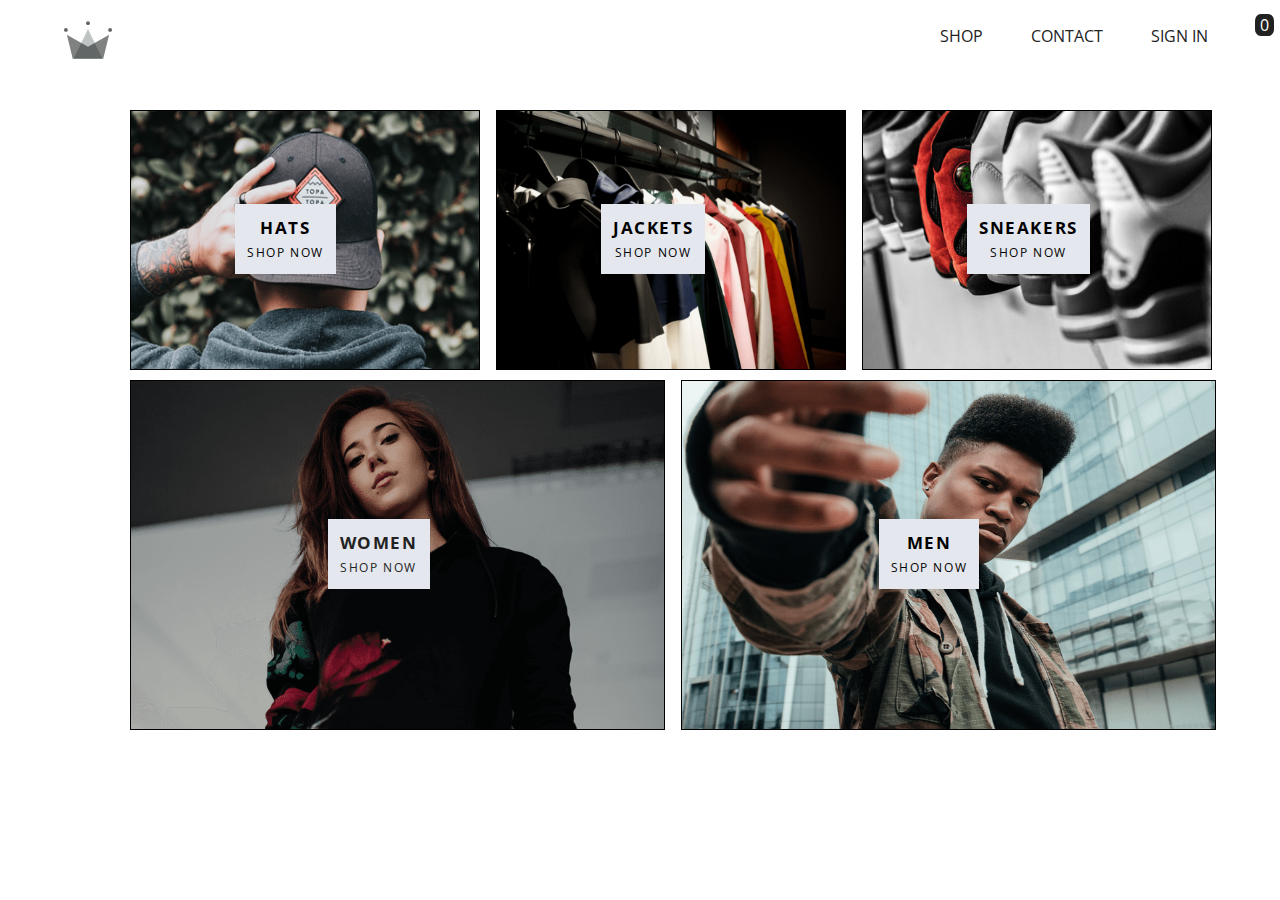
==== Crown Clothing/index.html @ f677a5cd "initial commit" ====
<!DOCTYPE html>
<html lang="en">
  <head>
    <meta charset="UTF-8" />
    <meta name="viewport" content="width=device-width, initial-scale=1.0" />
    <title>Crown Clothing</title>
    <!--Font Awesome-->
    <link
      rel="stylesheet"
      href="https://use.fontawesome.com/releases/v5.8.1/css/all.css"
      integrity="sha384-50oBUHEmvpQ+1lW4y57PTFmhCaXp0ML5d60M1M7uH2+nqUivzIebhndOJK28anvf"
      crossorigin="anonymous"
    />
    <link rel="preconnect" href="https://fonts.gstatic.com">
    <link href="https://fonts.googleapis.com/css2?family=Open+Sans+Condensed:ital,wght@0,300;0,700;1,300&display=swap"
      rel="stylesheet">

    <!--Custom CSS-->
    <link rel="stylesheet" href="style.css" />
  </head>
  <!--End of Head Tag-->
  <body>
    <!--Houses the whole Navigation items-->
    <nav class="navbar">
      <!--the left side of the navigation containing the logo image-->
      <div class="logo">
        <a href="index.html">
            <svg width="50px" height="39px" viewBox="0 0 50 39" class="logo">
                <title>Group</title>
                <desc>Created with Sketch.</desc>
                <g id="WiP" stroke="none" stroke-width="1" fill="none" fill-rule="evenodd">
                    <g id="Artboard" transform="translate(-90.000000, -38.000000)">
                        <g id="Group" transform="translate(90.000000, 38.000000)">
                            <polygon id="Rectangle" fill="#808282" points="3 14 25 26.5 47 14 40.855176 39 9.08421785 39"></polygon>
                            <polygon id="Triangle" fill-opacity="0.262838724" fill="#101A1A" points="25 8 40 39 10 39"></polygon>
                            <circle id="Oval" fill="#5E6363" cx="2" cy="9" r="2"></circle>
                            <circle id="Oval" fill="#5E6363" cx="25" cy="2" r="2"></circle>
                            <circle id="Oval" fill="#5E6363" cx="48" cy="9" r="2"></circle>
                        </g>
                    </g>
                </g>
            </svg>
        </a>

        
      </div>

      <!--the right side of the navigation items-->
      <div class="navbar-right">
        <ul>
          <li><a href="index.html" class="links">SHOP</a></li>
          <li><a href="#" class="links">CONTACT</a></li>
          <li><a href="#" class="links">SIGN IN</a></li>
          <li>
            <span class="nav-icon">
              <i class="fas fa-cart-plus"></i>
            </span>
          </li>
        </ul>
        <div class="cart-items">0</div>
        <!--End of Cart items div-->
        </div>
      </div>
    </nav>
    <!--End of Navigation section-->

    <!--Products Section-->
    <section class="products">
      <div class="products-center">
        <div class="first-row">
          <article class="product">
            <div class="img-container">
              <img src="./images/hats.png" alt="hats-image" class="product1-img">
              <a href="index.html" class="hats-link">
                <button class="bag-btn">
                  HATS <br><span class="shop">SHOP NOW</span>
                </button>
              </a>
            </div>
          </article>

          <article class="product">
            <div class="img-container">
              <img src="./images/jackets.png" alt="jacket-image" class="product1-img">
              <a href="index.html" class="jacket-link">
                <button class="bag-btn">
                  JACKETS <br><span class="shop">SHOP NOW</span>
                </button>
              </a>
            </div>
          </article>

          <article class="product">
            <div class="img-container">
              <img src="./images/sneakers.png" alt="sneakers-image" class="product1-img">
              <a href="index.html" class="sneakers-link">
                <button class="bag-btn">
                  SNEAKERS <br><span class="shop">SHOP NOW</span>
                </button>
              </a>
            </div>
          </article>
        </div>

        <div class="second-row">
          <article class="product">
            <div class="img-container">
              <img src="./images/womens.png" alt="women-image" class="product2-img">
              <a href="index.html" class="women-link">
                <button class="bag-btn">
                  WOMEN <br><span class="shop">SHOP NOW</span>
              </a>
            </div>
          </article>

          <article class="product">
            <div class="img-container">
              <img src="./images/men.png" alt="Men-image" class="product2-img">
              <a href="index.html" class="Men-link">
                <button class="bag-btn">
                  MEN <br><span class="shop">SHOP NOW</span>
                </button>
              </a>
            </div>
          </article>
        </div>
      </div>
    </section>


    <!--End of Products Section-->
    <script src="app.js"></script>
  </body>
</html>
---- Crown Clothing/style.css ----
@import url("https://fonts.googleapis.com/css2?family=Open+Sans+Condensed:ital,wght@0,300;0,700;1,300&display=swap");

:root {
  --primaryColor: #f09d51;
  --mainWhite: #fff;
  --mainBlack: #222;
  --mainGrey: #ececec;
  --mainSpacing: 0.1rem;
  --mainTransition: all 0.3s linear;
  font-family: "Open Sans Condensed", sans-serif;
}
* {
  margin: 0;
  padding: 0;
  box-sizing: border-box;
  font-family: "Open Sans Condensed", sans-serif;
}
body {
  color: var(--mainBlack);
  background: var(--mainWhite);
  font-family: "Open Sans Condensed", sans-serif;
  /*padding: 20px 60px; */
}

a {
  text-decoration: none;
  color: var(--mainBlack);
}

.logo {
  width: 3rem;
  height: 5rem;
  box-sizing: content-box;
  padding-left: 2rem;
}

nav {
  position: relative;
  display: flex;
  justify-content: space-between;
  align-items: center;
  z-index: 1000;
  /*background: rgb(231, 226, 221); */
}
nav ul {
  height: 1.5rem;
  display: flex;
  list-style: none;
}
nav ul li {
  line-height: 1.1rem;
  padding: 0 1.5rem;
  transition: background-color 0.5s;
  font-size: 16px;
}

.links {
  font-size: 16px;
}

nav ul li:hover {
  background: rgba(0, 0, 0, 0.075);
}

.nav-right ul li {
  border-right: 5px solid rgba(0, 0, 0, 0.075);
}

.nav-right ul li:nth-child(1) {
  border-left: 5px solid rgba(0, 0, 0, 0.075);
}

.nav-right ul li:last-child {
  border-right: none;
}

.nav-right i {
  margin-right: 1rem;
}

nav ul li a {
  font-size: 13px;
}
.cart-items {
  position: absolute;
  top: 14px;
  right: 6px;
  background: var(--mainBlack);
  padding: 0 5px;
  border-radius: 30%;
  color: var(--mainWhite);
}

/*  Products Section */
.products {
  margin: 0 auto;
  padding-left: 80px;
  padding-right: 80px;
  padding-top: 20px;
  padding-bottom: 20px;
}
.products-center {
  width: 90vw;
  margin: 0 auto;
  align-items: center;
  justify-content: center;
  max-width: 1170px;
}
.first-row {
  display: grid;
  align-items: center;
  grid-template-columns: repeat(3, 0fr);
  grid-column-gap: 1rem;
  grid-row-gap: 1rem;
  margin-left: 50px;
  margin-top: 10px;
}
.product-img {
  display: block;
  width: 100%;
  min-height: 12rem;
  transition: var(--mainTransition);
}
.product1-img {
  width: 350px;
  height: 260px;
  display: block;
  margin: 0 auto;
  border: 1px solid black;
}

.img-container {
  position: relative;
  overflow: hidden;
}

.bag-btn {
  position: absolute;
  top: 50%;
  left: 50%;
  background: rgba(228, 231, 237);
  border: none;
  margin-left: -70px;
  margin-top: -36px;
  text-transform: uppercase;
  padding: 12px 12px;
  letter-spacing: var(--mainSpacing);
  font-weight: bold;
  /*transform: translate(-50%, -50%);
  -ms-transform: translate(-50%, -50%); */
  font-size: 17px;
  cursor: pointer;
}
.bag-btn:hover {
  background: var(--mainWhite);
}
.fa-shopping-cart {
  margin-right: 0.5rem;
}
.img-container:hover .bag-btn {
  transform: translateX(0);
}

.shop {
  margin-top: 5px;
  font-weight: lighter;
  font-size: 12px;
}

.second-row {
  display: grid;
  align-items: center;
  grid-template-columns: repeat(2, 0fr);
  grid-column-gap: 1rem;
  grid-row-gap: 1rem;
  margin-left: 50px;
  margin-top: 10px;
}

.product2-img {
  width: 535px;
  height: 350px;
  display: block;
  margin: 0 auto;
  border: 1px solid black;
}
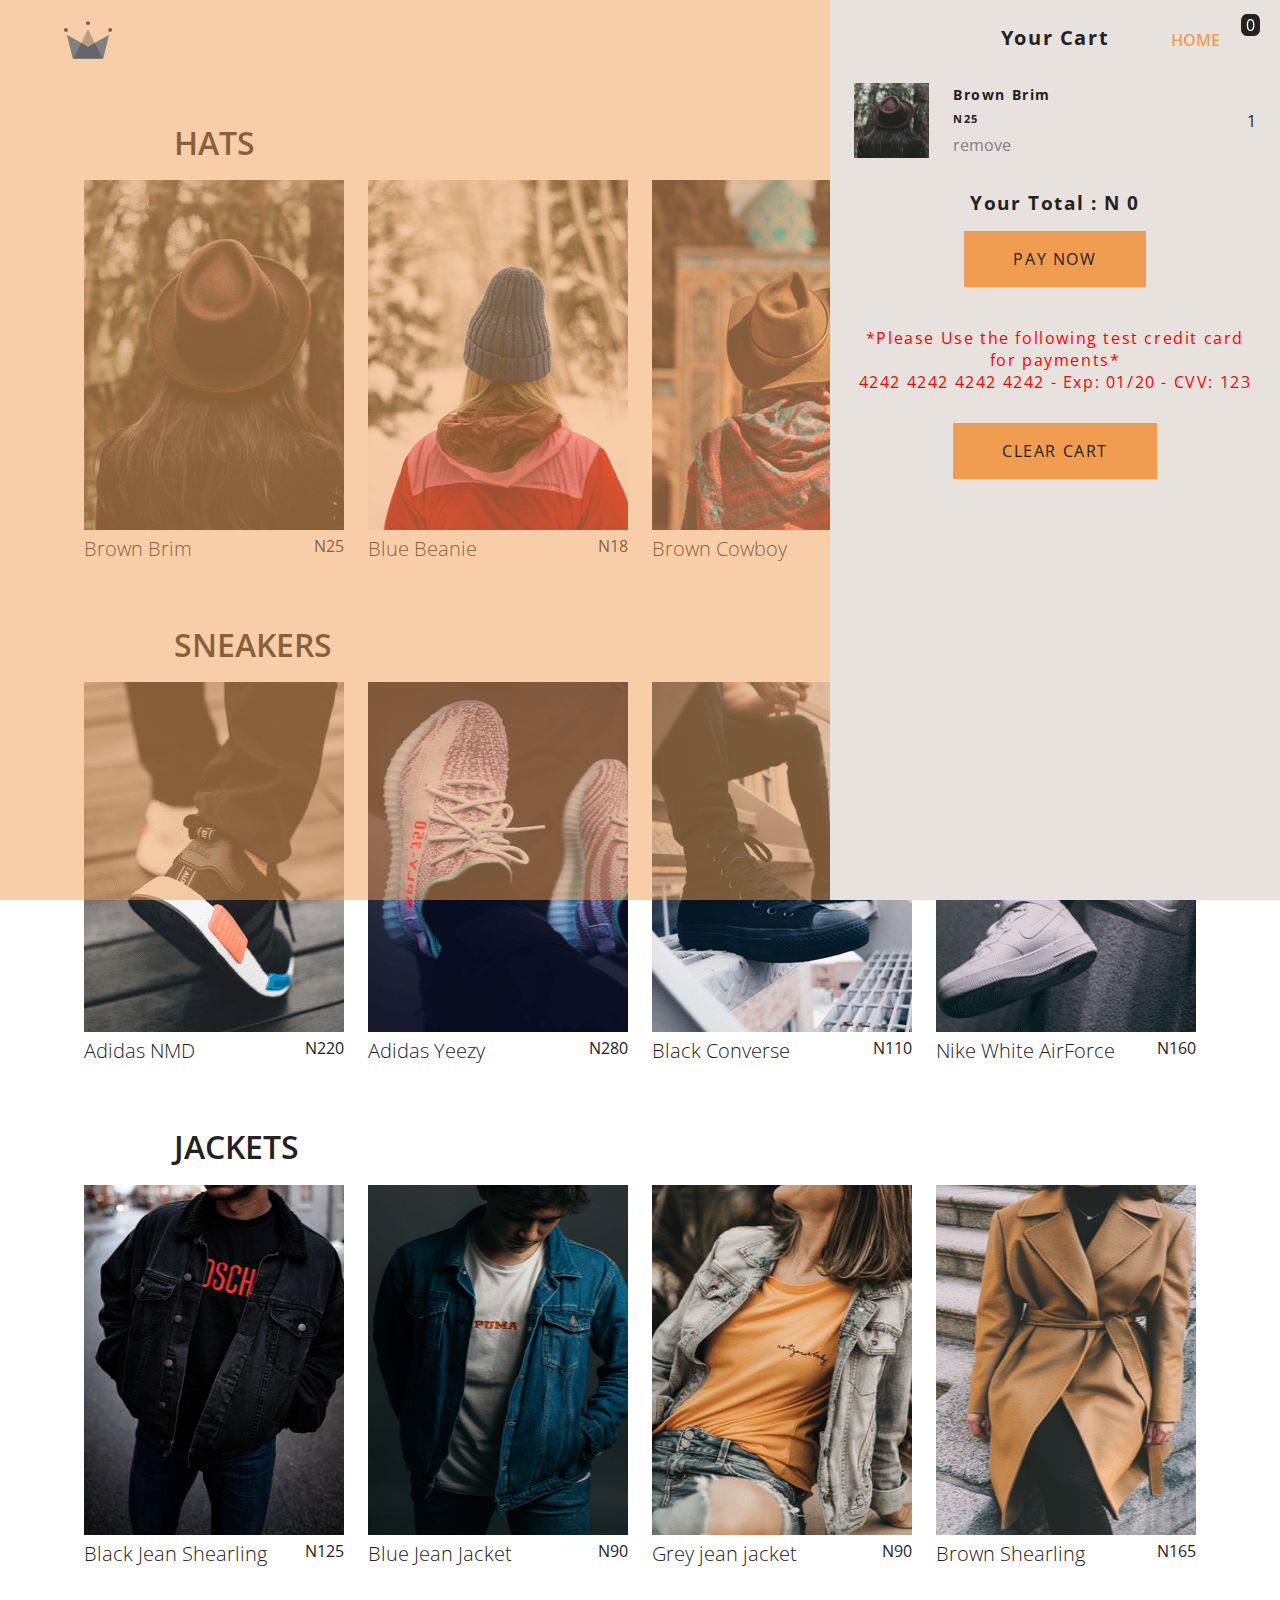
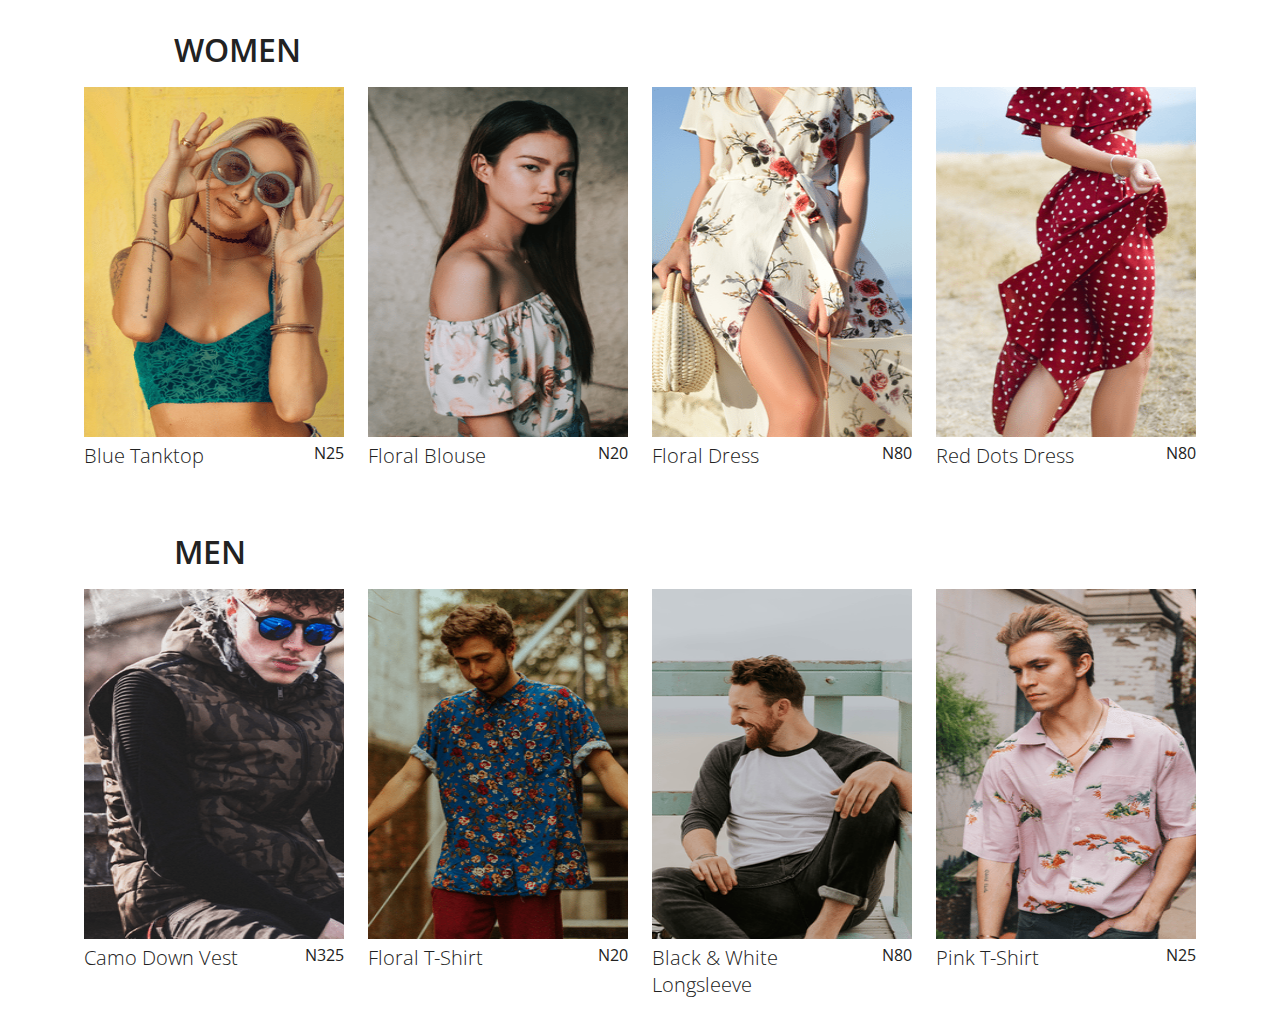
==== commit bfe25070: "initial-commit" ====
--- a/Crown Clothing/index.html
+++ b/Crown Clothing/index.html
@@ -1,134 +1,488 @@
 <!DOCTYPE html>
 <html lang="en">
-  <head>
+
+<head>
     <meta charset="UTF-8" />
     <meta name="viewport" content="width=device-width, initial-scale=1.0" />
     <title>Crown Clothing</title>
     <!--Font Awesome-->
-    <link
-      rel="stylesheet"
-      href="https://use.fontawesome.com/releases/v5.8.1/css/all.css"
-      integrity="sha384-50oBUHEmvpQ+1lW4y57PTFmhCaXp0ML5d60M1M7uH2+nqUivzIebhndOJK28anvf"
-      crossorigin="anonymous"
-    />
+    <link rel="stylesheet" href="https://use.fontawesome.com/releases/v5.8.1/css/all.css"
+        integrity="sha384-50oBUHEmvpQ+1lW4y57PTFmhCaXp0ML5d60M1M7uH2+nqUivzIebhndOJK28anvf" crossorigin="anonymous" />
     <link rel="preconnect" href="https://fonts.gstatic.com">
     <link href="https://fonts.googleapis.com/css2?family=Open+Sans+Condensed:ital,wght@0,300;0,700;1,300&display=swap"
-      rel="stylesheet">
+        rel="stylesheet">
 
     <!--Custom CSS-->
     <link rel="stylesheet" href="style.css" />
-  </head>
-  <!--End of Head Tag-->
-  <body>
+</head>
+<!--End of Head Tag-->
+
+<body>
     <!--Houses the whole Navigation items-->
     <nav class="navbar">
-      <!--the left side of the navigation containing the logo image-->
-      <div class="logo">
-        <a href="index.html">
-            <svg width="50px" height="39px" viewBox="0 0 50 39" class="logo">
-                <title>Group</title>
-                <desc>Created with Sketch.</desc>
-                <g id="WiP" stroke="none" stroke-width="1" fill="none" fill-rule="evenodd">
-                    <g id="Artboard" transform="translate(-90.000000, -38.000000)">
-                        <g id="Group" transform="translate(90.000000, 38.000000)">
-                            <polygon id="Rectangle" fill="#808282" points="3 14 25 26.5 47 14 40.855176 39 9.08421785 39"></polygon>
-                            <polygon id="Triangle" fill-opacity="0.262838724" fill="#101A1A" points="25 8 40 39 10 39"></polygon>
-                            <circle id="Oval" fill="#5E6363" cx="2" cy="9" r="2"></circle>
-                            <circle id="Oval" fill="#5E6363" cx="25" cy="2" r="2"></circle>
-                            <circle id="Oval" fill="#5E6363" cx="48" cy="9" r="2"></circle>
+        <!--the left side of the navigation containing the logo image-->
+        <div class="logo">
+            <a href="Home.html">
+                <svg width="50px" height="39px" viewBox="0 0 50 39" class="logo">
+                    <title>Group</title>
+                    <desc>Created with Sketch.</desc>
+                    <g id="WiP" stroke="none" stroke-width="1" fill="none" fill-rule="evenodd">
+                        <g id="Artboard" transform="translate(-90.000000, -38.000000)">
+                            <g id="Group" transform="translate(90.000000, 38.000000)">
+                                <polygon id="Rectangle" fill="#808282"
+                                    points="3 14 25 26.5 47 14 40.855176 39 9.08421785 39"></polygon>
+                                <polygon id="Triangle" fill-opacity="0.262838724" fill="#101A1A"
+                                    points="25 8 40 39 10 39"></polygon>
+                                <circle id="Oval" fill="#5E6363" cx="2" cy="9" r="2"></circle>
+                                <circle id="Oval" fill="#5E6363" cx="25" cy="2" r="2"></circle>
+                                <circle id="Oval" fill="#5E6363" cx="48" cy="9" r="2"></circle>
+                            </g>
                         </g>
                     </g>
-                </g>
-            </svg>
-        </a>
-
-        
-      </div>
-
-      <!--the right side of the navigation items-->
-      <div class="navbar-right">
-        <ul>
-          <li><a href="index.html" class="links">SHOP</a></li>
-          <li><a href="#" class="links">CONTACT</a></li>
-          <li><a href="#" class="links">SIGN IN</a></li>
-          <li>
+                </svg>
+            </a>
+
+
+        </div>
+
+        <!--the right side of the navigation items-->
+        <div class="navbar-right">
+            <a href="index.html" class="back">HOME</a>
             <span class="nav-icon">
-              <i class="fas fa-cart-plus"></i>
+                <i class="fas fa-cart-plus"></i>
             </span>
-          </li>
-        </ul>
-        <div class="cart-items">0</div>
-        <!--End of Cart items div-->
+            </li>
+            </ul>
+            <div class="cart-items">0</div>
+            <!--End of Cart items div-->
         </div>
-      </div>
+        </div>
     </nav>
     <!--End of Navigation section-->
 
     <!--Products Section-->
-    <section class="products">
-      <div class="products-center">
-        <div class="first-row">
-          <article class="product">
-            <div class="img-container">
-              <img src="./images/hats.png" alt="hats-image" class="product1-img">
-              <a href="index.html" class="hats-link">
-                <button class="bag-btn">
-                  HATS <br><span class="shop">SHOP NOW</span>
-                </button>
-              </a>
+    <section class="goods">
+        <div class="goods-center">
+            <div class="hats">
+                <h1 class="section-name">HATS</h1>
+                <div class="hat-items">
+                    <article class="good">
+                        <div class="img-container">
+                            <img src="./images/brown-brim.png" alt="hats-image" class="good-img">
+                            <button class="cart-btn">
+                                ADD TO CART
+                            </button>
+                        </div>
+                        <div class="good-info">
+                            <div class="title">
+                                <h2>Brown Brim</h2>
+                            </div>
+                            <div class="price">
+                                N25
+                            </div>
+                        </div>
+                    </article>
+                    
+                    <article class="good">
+                        <div class="img-container">
+                            <img src="./images/blue-beanie.png" alt="hats-image" class="good-img">
+                            <button class="cart-btn">
+                                ADD TO CART
+                            </button>
+                        </div>
+                        <div class="good-info">
+                            <div class="title">
+                                <h2>Blue Beanie</h2>
+                            </div>
+                            <div class="price">
+                                N18
+                            </div>
+                        </div>
+                    </article>
+                    
+                    <article class="good">
+                        <div class="img-container">
+                            <img src="./images/brown-cowboy.png" alt="hats-image" class="good-img">
+                            <button class="cart-btn">
+                                ADD TO CART
+                            </button>
+                        </div>
+                        <div class="good-info">
+                            <div class="title">
+                                <h2>Brown Cowboy</h2>
+                            </div>
+                            <div class="price">
+                                N35
+                            </div>
+                        </div>
+                    </article>
+                    
+                    <article class="good">
+                        <div class="img-container">
+                            <img src="./images/grey-brim.png" alt="hats-image" class="good-img">
+                            <button class="cart-btn">
+                                ADD TO CART
+                            </button>
+                        </div>
+                        <div class="good-info">
+                            <div class="title">
+                                <h2>Grey Brim</h2>
+                            </div>
+                            <div class="price">
+                                N25
+                            </div>
+                        </div>
+                    </article>
+
+                </div>
+                
+                
             </div>
-          </article>
-
-          <article class="product">
-            <div class="img-container">
-              <img src="./images/jackets.png" alt="jacket-image" class="product1-img">
-              <a href="index.html" class="jacket-link">
-                <button class="bag-btn">
-                  JACKETS <br><span class="shop">SHOP NOW</span>
-                </button>
-              </a>
+
+
+            <!--SNEAKERS SECTION-->
+            <div class="hats">
+                <h1 class="section-name">SNEAKERS</h1>
+                <div class="sneakers-items">
+                    <article class="good">
+                        <div class="img-container">
+                            <img src="./images/adidas-nmd.png" alt="hats-image" class="good-img">
+                            <button class="cart-btn">
+                                ADD TO CART
+                            </button>
+                        </div>
+                        <div class="good-info">
+                            <div class="title">
+                                <h2>Adidas NMD</h2>
+                            </div>
+                            <div class="price">
+                                N220
+                            </div>
+                        </div>
+                    </article>
+            
+                    <article class="good">
+                        <div class="img-container">
+                            <img src="./images/yeezy.png" alt="hats-image" class="good-img">
+                            <button class="cart-btn">
+                                ADD TO CART
+                            </button>
+                        </div>
+                        <div class="good-info">
+                            <div class="title">
+                                <h2>Adidas Yeezy</h2>
+                            </div>
+                            <div class="price">
+                                N280
+                            </div>
+                        </div>
+                    </article>
+            
+                    <article class="good">
+                        <div class="img-container">
+                            <img src="./images/black-converse.png" alt="hats-image" class="good-img">
+                            <button class="cart-btn">
+                                ADD TO CART
+                            </button>
+                        </div>
+                        <div class="good-info">
+                            <div class="title">
+                                <h2>Black Converse</h2>
+                            </div>
+                            <div class="price">
+                                N110
+                            </div>
+                        </div>
+                    </article>
+            
+                    <article class="good">
+                        <div class="img-container">
+                            <img src="./images/white-nike-high-tops.png" alt="hats-image" class="good-img">
+                            <button class="cart-btn">
+                                ADD TO CART
+                            </button>
+                        </div>
+                        <div class="good-info">
+                            <div class="title">
+                                <h2>Nike White AirForce</h2>
+                            </div>
+                            <div class="price">
+                                N160
+                            </div>
+                        </div>
+                    </article>
+            
+                </div>
+
+                <!--JACKETS-->
+                <div class="hats">
+                    <h1 class="section-name">JACKETS</h1>
+                    <div class="jackets-items">
+                        <article class="good">
+                            <div class="img-container">
+                                <img src="./images/black-shearling.png" alt="hats-image" class="good-img">
+                                <button class="cart-btn">
+                                    ADD TO CART
+                                </button>
+                            </div>
+                            <div class="good-info">
+                                <div class="title">
+                                    <h2>Black Jean Shearling</h2>
+                                </div>
+                                <div class="price">
+                                    N125
+                                </div>
+                            </div>
+                        </article>
+                
+                        <article class="good">
+                            <div class="img-container">
+                                <img src="./images/blue-jean-jacket.png" alt="hats-image" class="good-img">
+                                <button class="cart-btn">
+                                    ADD TO CART
+                                </button>
+                            </div>
+                            <div class="good-info">
+                                <div class="title">
+                                    <h2>Blue Jean Jacket</h2>
+                                </div>
+                                <div class="price">
+                                    N90
+                                </div>
+                            </div>
+                        </article>
+                
+                        <article class="good">
+                            <div class="img-container">
+                                <img src="./images/grey-jean-jacket.png" alt="hats-image" class="good-img">
+                                <button class="cart-btn">
+                                    ADD TO CART
+                                </button>
+                            </div>
+                            <div class="good-info">
+                                <div class="title">
+                                    <h2>Grey jean jacket </h2>
+                                </div>
+                                <div class="price">
+                                    N90
+                                </div>
+                            </div>
+                        </article>
+                
+                        <article class="good">
+                            <div class="img-container">
+                                <img src="./images/brown-trench.png" alt="hats-image" class="good-img">
+                                <button class="cart-btn">
+                                    ADD TO CART
+                                </button>
+                            </div>
+                            <div class="good-info">
+                                <div class="title">
+                                    <h2>Brown Shearling</h2>
+                                </div>
+                                <div class="price">
+                                    N165
+                                </div>
+                            </div>
+                        </article>
+                
+                    </div>
+
+                    <!--WOMEN-->
+                    <div class="hats">
+                        <h1 class="section-name">WOMEN</h1>
+                        <div class="women-items">
+                            <article class="good">
+                                <div class="img-container">
+                                    <img src="./images/blue-tank.png" alt="hats-image" class="good-img">
+                                    <button class="cart-btn">
+                                        ADD TO CART
+                                    </button>
+                                </div>
+                                <div class="good-info">
+                                    <div class="title">
+                                        <h2>Blue Tanktop</h2>
+                                    </div>
+                                    <div class="price">
+                                        N25
+                                    </div>
+                                </div>
+                            </article>
+                    
+                            <article class="good">
+                                <div class="img-container">
+                                    <img src="./images/floral-blouse.png" alt="hats-image" class="good-img">
+                                    <button class="cart-btn">
+                                        ADD TO CART
+                                    </button>
+                                </div>
+                                <div class="good-info">
+                                    <div class="title">
+                                        <h2>Floral Blouse</h2>
+                                    </div>
+                                    <div class="price">
+                                        N20
+                                    </div>
+                                </div>
+                            </article>
+                    
+                            <article class="good">
+                                <div class="img-container">
+                                    <img src="./images/floral-skirt.png" alt="hats-image" class="good-img">
+                                    <button class="cart-btn">
+                                        ADD TO CART
+                                    </button>
+                                </div>
+                                <div class="good-info">
+                                    <div class="title">
+                                        <h2>Floral Dress</h2>
+                                    </div>
+                                    <div class="price">
+                                        N80
+                                    </div>
+                                </div>
+                            </article>
+                    
+                            <article class="good">
+                                <div class="img-container">
+                                    <img src="./images/red-polka-dot-dress.png" alt="hats-image" class="good-img">
+                                    <button class="cart-btn">
+                                        ADD TO CART
+                                    </button>
+                                </div>
+                                <div class="good-info">
+                                    <div class="title">
+                                        <h2>Red Dots Dress</h2>
+                                    </div>
+                                    <div class="price">
+                                        N80
+                                    </div>
+                                </div>
+                            </article>
+                    
+                        </div>
+
+                        <!--MEN-->
+                        <div class="hats">
+                            <h1 class="section-name">MEN</h1>
+                            <div class="men-items">
+                                <article class="good">
+                                    <div class="img-container">
+                                        <img src="./images/camo-vest.png" alt="hats-image" class="good-img">
+                                        <button class="cart-btn">
+                                            ADD TO CART
+                                        </button>
+                                    </div>
+                                    <div class="good-info">
+                                        <div class="title">
+                                            <h2>Camo Down Vest</h2>
+                                        </div>
+                                        <div class="price">
+                                            N325
+                                        </div>
+                                    </div>
+                                </article>
+                        
+                                <article class="good">
+                                    <div class="img-container">
+                                        <img src="./images/floral-shirt.png" alt="hats-image" class="good-img">
+                                        <button class="cart-btn">
+                                            ADD TO CART
+                                        </button>
+                                    </div>
+                                    <div class="good-info">
+                                        <div class="title">
+                                            <h2>Floral T-Shirt</h2>
+                                        </div>
+                                        <div class="price">
+                                            N20
+                                        </div>
+                                    </div>
+                                </article>
+                        
+                                <article class="good">
+                                    <div class="img-container">
+                                        <img src="./images/long-sleeve.png" alt="hats-image" class="good-img">
+                                        <button class="cart-btn">
+                                            ADD TO CART
+                                        </button>
+                                    </div>
+                                    <div class="good-info">
+                                        <div class="title">
+                                            <h2>Black & White Longsleeve</h2>
+                                        </div>
+                                        <div class="price">
+                                            N80
+                                        </div>
+                                    </div>
+                                </article>
+                        
+                                <article class="good">
+                                    <div class="img-container">
+                                        <img src="./images/pink-shirt.png" alt="hats-image" class="good-img">
+                                        <button class="cart-btn">
+                                            ADD TO CART
+                                        </button>
+                                    </div>
+                                    <div class="good-info">
+                                        <div class="title">
+                                            <h2>Pink T-Shirt</h2>
+                                        </div>
+                                        <div class="price">
+                                            N25
+                                        </div>
+                                    </div>
+                                </article>
+                        
+                            </div>
+            
+            
             </div>
-          </article>
-
-          <article class="product">
-            <div class="img-container">
-              <img src="./images/sneakers.png" alt="sneakers-image" class="product1-img">
-              <a href="index.html" class="sneakers-link">
-                <button class="bag-btn">
-                  SNEAKERS <br><span class="shop">SHOP NOW</span>
-                </button>
-              </a>
+        </div>
+    </section>
+
+    <div class="cart-overlay">
+        <div class="cart">
+            <span class="close-cart">
+                <i class="fas fa-window-close"></i>
+            </span>
+            <h5>your cart</h5>
+            <div class="cart-content">
+                <!--cart items-->
+                <div class="cart-item">
+                    <img src="./images/brown-brim.png" alt="product">
+                    <div>
+                        <h4>Brown Brim</h4>
+                        <h6>N25</h6>
+                        <span class="remove-item">remove</span>
+                    </div>
+
+                    <div>
+                        <i class="fas fa-chevron-up"></i>
+                        <p class="item-amount">1</p>
+                        <i class="fas fa-chevron-down"></i>
+                    </div>
+                </div>
+                <!--end of cart items-->
             </div>
-          </article>
+            <div class="cart-footer">
+                <h3>your total : N <span class="cart-total">0</span></h3>
+                <button class="banner-btn">Pay Now</button>
+                
+                <p class="pay-text">*Please Use the following test credit card for payments*
+                    <br>
+                    4242 4242 4242 4242 - Exp: 01/20 - CVV: 123
+                </p>
+                <button class="clear-cart banner-btn">clear cart</button>
+                
+            </div>
         </div>
-
-        <div class="second-row">
-          <article class="product">
-            <div class="img-container">
-              <img src="./images/womens.png" alt="women-image" class="product2-img">
-              <a href="index.html" class="women-link">
-                <button class="bag-btn">
-                  WOMEN <br><span class="shop">SHOP NOW</span>
-              </a>
-            </div>
-          </article>
-
-          <article class="product">
-            <div class="img-container">
-              <img src="./images/men.png" alt="Men-image" class="product2-img">
-              <a href="index.html" class="Men-link">
-                <button class="bag-btn">
-                  MEN <br><span class="shop">SHOP NOW</span>
-                </button>
-              </a>
-            </div>
-          </article>
-        </div>
-      </div>
-    </section>
-
-
-    <!--End of Products Section-->
+    </div>
+
+
+
     <script src="app.js"></script>
-  </body>
+</body>
+    
 </html>
+
--- a/Crown Clothing/style.css
+++ b/Crown Clothing/style.css
@@ -81,10 +81,14 @@
 nav ul li a {
   font-size: 13px;
 }
+.nav-icon {
+  padding: 30px;
+}
+
 .cart-items {
   position: absolute;
   top: 14px;
-  right: 6px;
+  right: 20px;
   background: var(--mainBlack);
   padding: 0 5px;
   border-radius: 30%;
@@ -106,14 +110,25 @@
   justify-content: center;
   max-width: 1170px;
 }
-.first-row {
-  display: grid;
-  align-items: center;
-  grid-template-columns: repeat(3, 0fr);
+/*.first-row {
+  display: grid;
+  align-items: center;
+  grid-template-columns: repeat(auto-fill, minmax(260px, 1fr));
   grid-column-gap: 1rem;
   grid-row-gap: 1rem;
   margin-left: 50px;
   margin-top: 10px;
+} */
+
+.first-row {
+  width: 90vw;
+  margin: 0 auto;
+  max-width: 1170px;
+  display: grid;
+  grid-template-columns: repeat(auto-fit, minmax(260px, 1fr));
+  grid-column-gap: 1.5rem;
+  grid-row-gap: 2rem;
+  padding: 20px;
 }
 .product-img {
   display: block;
@@ -127,9 +142,16 @@
   display: block;
   margin: 0 auto;
   border: 1px solid black;
+  --webkit-transition: background-image 0.2s ease-in-out;
+  --moz-transition: background-image 0.2s ease-in-out;
+  transition: background-image 0.2s ease-in-out;
 }
 
 .img-container {
+  position: relative;
+  overflow: hidden;
+}
+.imgh-container {
   position: relative;
   overflow: hidden;
 }
@@ -167,14 +189,25 @@
   font-size: 12px;
 }
 
-.second-row {
-  display: grid;
-  align-items: center;
-  grid-template-columns: repeat(2, 0fr);
+/*.second-row {
+  display: grid;
+  align-items: center;
+  grid-template-columns: repeat(auto-fill, minmax(300px, 1fr));
   grid-column-gap: 1rem;
   grid-row-gap: 1rem;
   margin-left: 50px;
   margin-top: 10px;
+} */
+
+.second-row {
+  width: 90vw;
+  margin: 0 auto;
+  max-width: 1170px;
+  display: grid;
+  grid-template-columns: repeat(auto-fit, minmax(200px, 1fr));
+  grid-column-gap: 1.5rem;
+  grid-row-gap: 2rem;
+  padding: 20px;
 }
 
 .product2-img {
@@ -184,3 +217,282 @@
   margin: 0 auto;
   border: 1px solid black;
 }
+
+/* Home Page Styling */
+
+/*.hat-items {
+  display: grid;
+  align-items: center;
+  grid-template-columns: repeat(auto-fill, minmax(300px, 1fr));
+  grid-column-gap: 1rem;
+  grid-row-gap: 1rem;
+  margin-left: 40px;
+  margin-bottom: 40px;
+  margin-top: 0px;
+  padding: 20px;
+} */
+
+.hat-items {
+  width: 90vw;
+  margin: 0 auto;
+  max-width: 1170px;
+  display: grid;
+  grid-template-columns: repeat(auto-fit, minmax(260px, 1fr));
+  grid-column-gap: 1.5rem;
+  grid-row-gap: 2rem;
+  padding: 20px;
+}
+
+.sneakers-items {
+  width: 90vw;
+  margin: 0 auto;
+  max-width: 1170px;
+  display: grid;
+  grid-template-columns: repeat(auto-fit, minmax(260px, 1fr));
+  grid-column-gap: 1.5rem;
+  grid-row-gap: 2rem;
+  padding: 20px;
+}
+
+.jackets-items {
+  width: 90vw;
+  margin: 0 auto;
+  max-width: 1170px;
+  display: grid;
+  grid-template-columns: repeat(auto-fit, minmax(260px, 1fr));
+  grid-column-gap: 1.5rem;
+  grid-row-gap: 2rem;
+  padding: 20px;
+}
+
+.women-items {
+  width: 90vw;
+  margin: 0 auto;
+  max-width: 1170px;
+  display: grid;
+  grid-template-columns: repeat(auto-fit, minmax(260px, 1fr));
+  grid-column-gap: 1.5rem;
+  grid-row-gap: 2rem;
+  padding: 20px;
+}
+
+.men-items {
+  width: 90vw;
+  margin: 0 auto;
+  max-width: 1170px;
+  display: grid;
+  grid-template-columns: repeat(auto-fit, minmax(260px, 1fr));
+  grid-column-gap: 1.5rem;
+  grid-row-gap: 2rem;
+  padding: 20px;
+}
+
+.section-name {
+  margin-left: 110px;
+  font-family: "Open Sans Condensed", sans-serif;
+  font-weight: 600;
+  line-height: 1.1;
+  margin-top: 70px;
+}
+.cart-btn {
+  position: absolute;
+  top: 90%;
+  left: 35%;
+  background: var(--mainWhite);
+  border: none;
+  display: none;
+  margin-left: -70px;
+  margin-top: -36px;
+  text-transform: uppercase;
+  width: 230px;
+  height: 50px;
+  letter-spacing: var(--mainSpacing);
+  font-weight: bolder;
+  /*transform: translate(-50%, -50%);
+  -ms-transform: translate(-50%, -50%); */
+
+  font-size: 12px;
+  cursor: pointer;
+  transition: var(--mainTransition);
+}
+
+.cart-btn:hover {
+  background: var(--mainBlack);
+  color: white;
+}
+.img-container:hover .cart-btn {
+  display: block;
+}
+.img-container:hover .good-img {
+  opacity: 0.5;
+}
+
+h2 {
+  font-size: 15px;
+  font-family: "Open Sans Condensed", sans-serif;
+  font-weight: lighter;
+}
+.title h2 {
+  font-size: 20px;
+  font-family: "Open Sans Condensed", sans-serif;
+  font-weight: lighter;
+}
+
+.good-info {
+  display: flex;
+  justify-content: space-between;
+}
+.good-img {
+  width: 22vw;
+  height: 350px;
+}
+
+.goods-center {
+  width: 100%;
+  width: 90vw;
+  margin: 0 auto;
+  align-items: center;
+  justify-content: center;
+  max-width: 1170px;
+}
+
+h1 {
+  margin-top: 16px;
+  margin-bottom: 0px;
+}
+
+.middle-display {
+  text-align: center;
+  font-size: 38px;
+  line-height: 2;
+  display: block;
+  margin-block-start: 0.83em;
+  margin-block-end: 0.83em;
+  margin-inline-start: 0px;
+  margin-inline-end: 0px;
+  font-weight: 500;
+}
+.hats {
+  margin-top: -25px;
+}
+.back {
+  color: var(--primaryColor);
+  font-weight: 600;
+}
+
+/* --------------- Cart ---------------- */
+.cart-overlay {
+  position: fixed;
+  top: 0;
+  right: 0;
+  width: 100%;
+  height: 100%;
+  transition: var(--mainTransition);
+  background: rgb(240, 157, 81, 0.5);
+  z-index: 2;
+  /*visibility: hidden; */
+}
+.cart {
+  position: fixed;
+  top: 0;
+  right: 0;
+  width: 100%;
+  height: 100%;
+  overflow: scroll;
+  z-index: 3;
+  background: rgb(231, 226, 221);
+  padding: 1.5rem;
+  transition: var(--mainTransition);
+  /*transform: translateX(100%); */
+}
+.showCart {
+  transform: translateX(0);
+}
+.transparentBcg {
+  visibility: visible;
+}
+@media screen and (min-width: 768px) {
+  .cart {
+    width: 30vw;
+    min-width: 450px;
+  }
+}
+
+.close-cart {
+  font-size: 1.7rem;
+  cursor: pointer;
+}
+.cart h5 {
+  text-transform: capitalize;
+  text-align: center;
+  letter-spacing: var(--mainSpacing);
+  margin-bottom: 2rem;
+  font-size: 20px;
+}
+/*---------- Cart Item -------------------- */
+.cart-item {
+  display: grid;
+  align-items: center;
+  grid-template-columns: auto 1fr auto;
+  grid-column-gap: 1.5rem;
+  margin: 1.5rem 0;
+}
+.cart-item img {
+  width: 75px;
+  height: 75px;
+}
+.cart-item h4 {
+  font-size: 0.85rem;
+  text-transform: capitalize;
+  letter-spacing: var(--mainSpacing);
+}
+.cart-item h6 {
+  margin: 0.5rem 0;
+  letter-spacing: var(--mainSpacing);
+}
+.item-amount {
+  text-align: center;
+}
+.remove-item {
+  color: grey;
+  cursor: pointer;
+}
+.fa-chevron-up,
+.fa-chevron-down {
+  color: var(--primaryColor);
+  cursor: pointer;
+}
+/*---------- End of Cart Item -------------------- */
+
+.cart-footer {
+  margin-top: 2rem;
+  letter-spacing: var(--mainSpacing);
+  text-align: center;
+}
+.cart-footer h3 {
+  text-transform: capitalize;
+  margin-bottom: 1rem;
+}
+.banner-btn {
+  padding: 1rem 3rem;
+  text-transform: uppercase;
+  letter-spacing: var(--mainSpacing);
+  font-size: 1rem;
+  background: var(--primaryColor);
+  color: var(--mainBlack);
+  border: 1px solid var(--primaryColor);
+  transition: var(--mainTransition);
+  cursor: pointer;
+}
+.banner-btn:hover {
+  background: transparent;
+  color: var(--primaryColor);
+}
+
+.pay-text {
+  color: red;
+  margin-top: 40px;
+  margin-bottom: 30px;
+}
+
+/* --------------- End of Cart ---------------- */
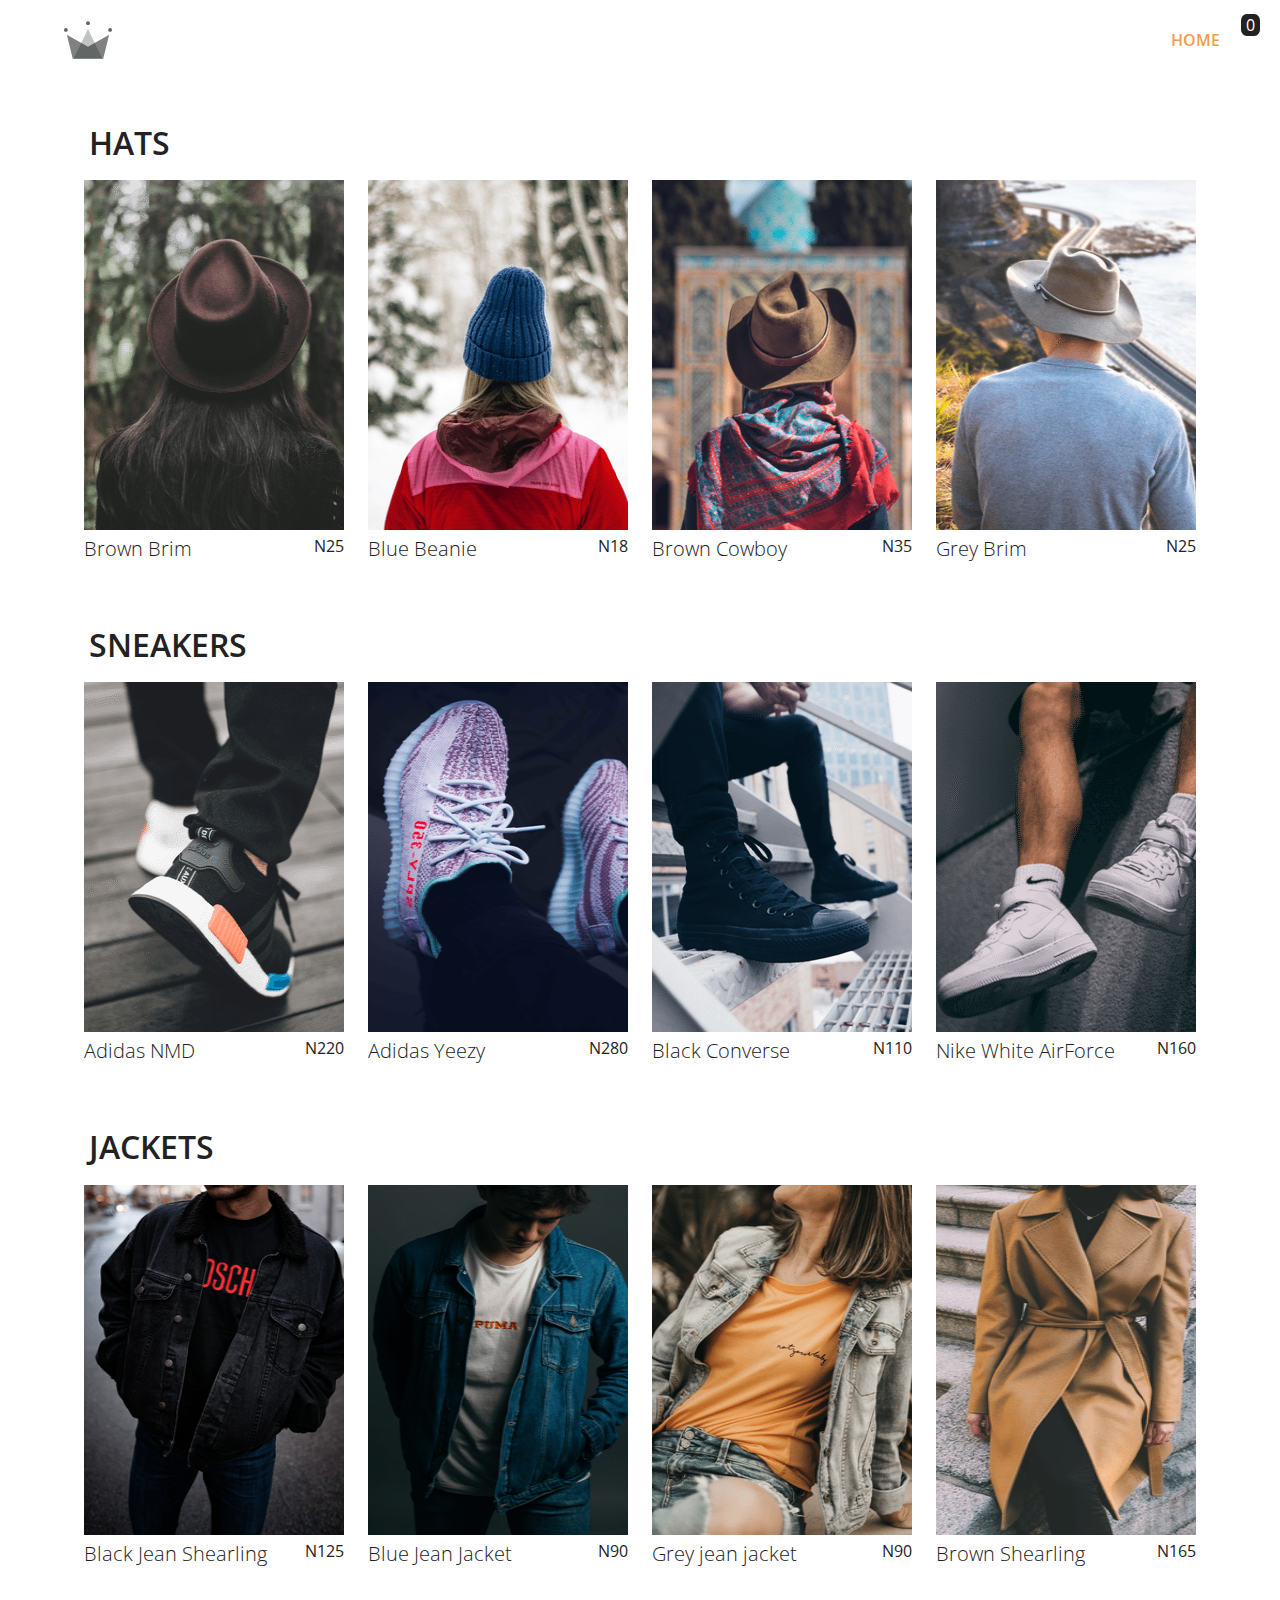
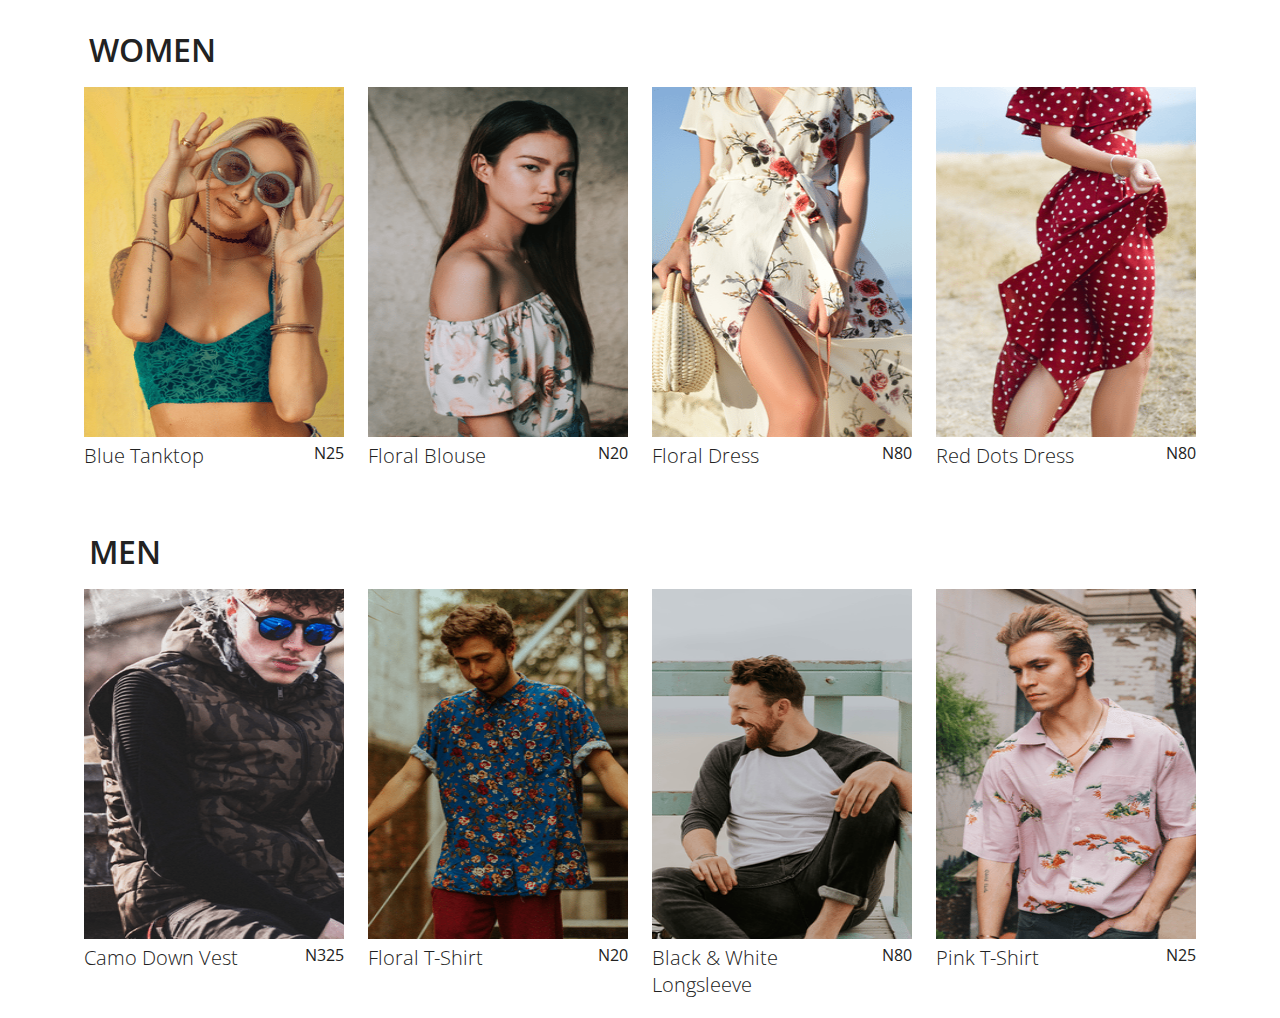
==== commit 801ffccc: "initial commit" ====
--- a/Crown Clothing/index.html
+++ b/Crown Clothing/index.html
@@ -481,7 +481,7 @@
 
 
 
-    <script src="app.js"></script>
+    <script type="module" src="app.js"></script>
 </body>
     
 </html>
--- a/Crown Clothing/style.css
+++ b/Crown Clothing/style.css
@@ -288,7 +288,7 @@
 }
 
 .section-name {
-  margin-left: 110px;
+  margin-left: 25px;
   font-family: "Open Sans Condensed", sans-serif;
   font-weight: 600;
   line-height: 1.1;
@@ -390,7 +390,7 @@
   transition: var(--mainTransition);
   background: rgb(240, 157, 81, 0.5);
   z-index: 2;
-  /*visibility: hidden; */
+  visibility: hidden;
 }
 .cart {
   position: fixed;
@@ -403,7 +403,7 @@
   background: rgb(231, 226, 221);
   padding: 1.5rem;
   transition: var(--mainTransition);
-  /*transform: translateX(100%); */
+  transform: translateX(100%);
 }
 .showCart {
   transform: translateX(0);
